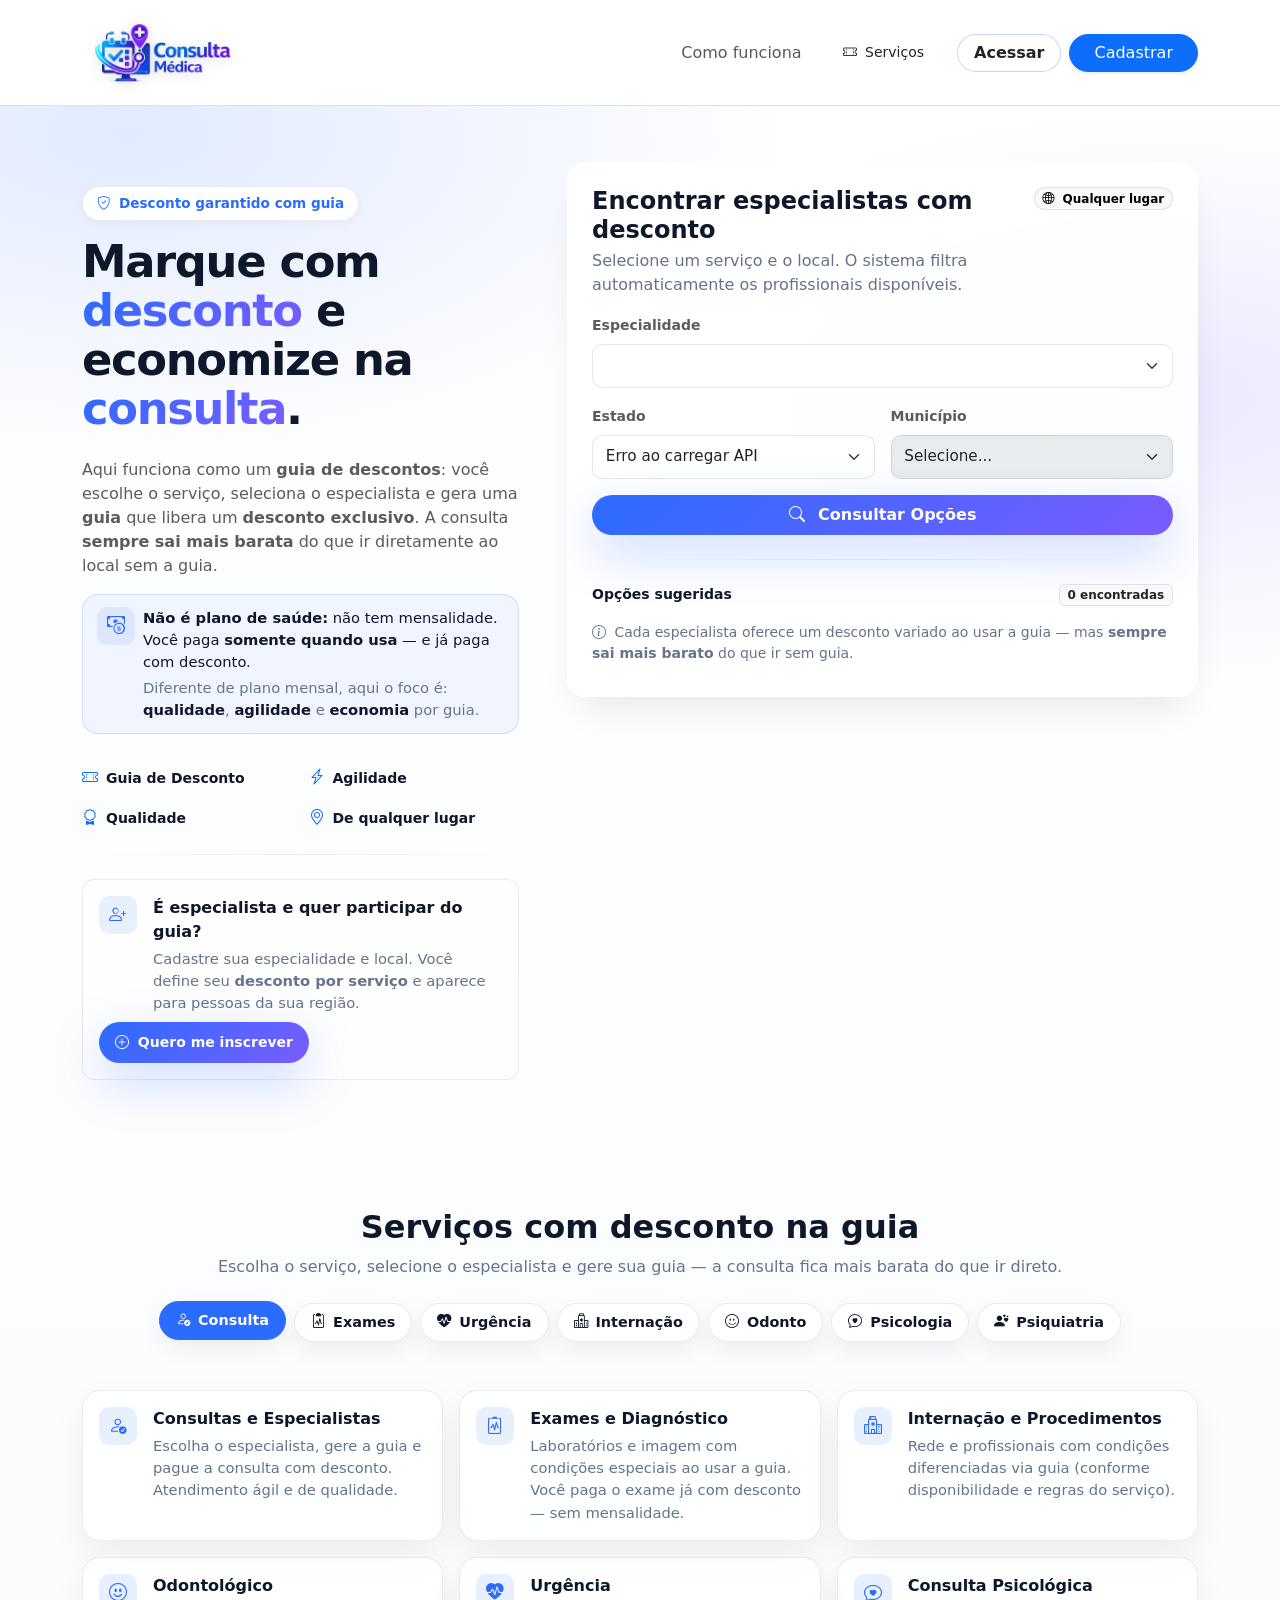
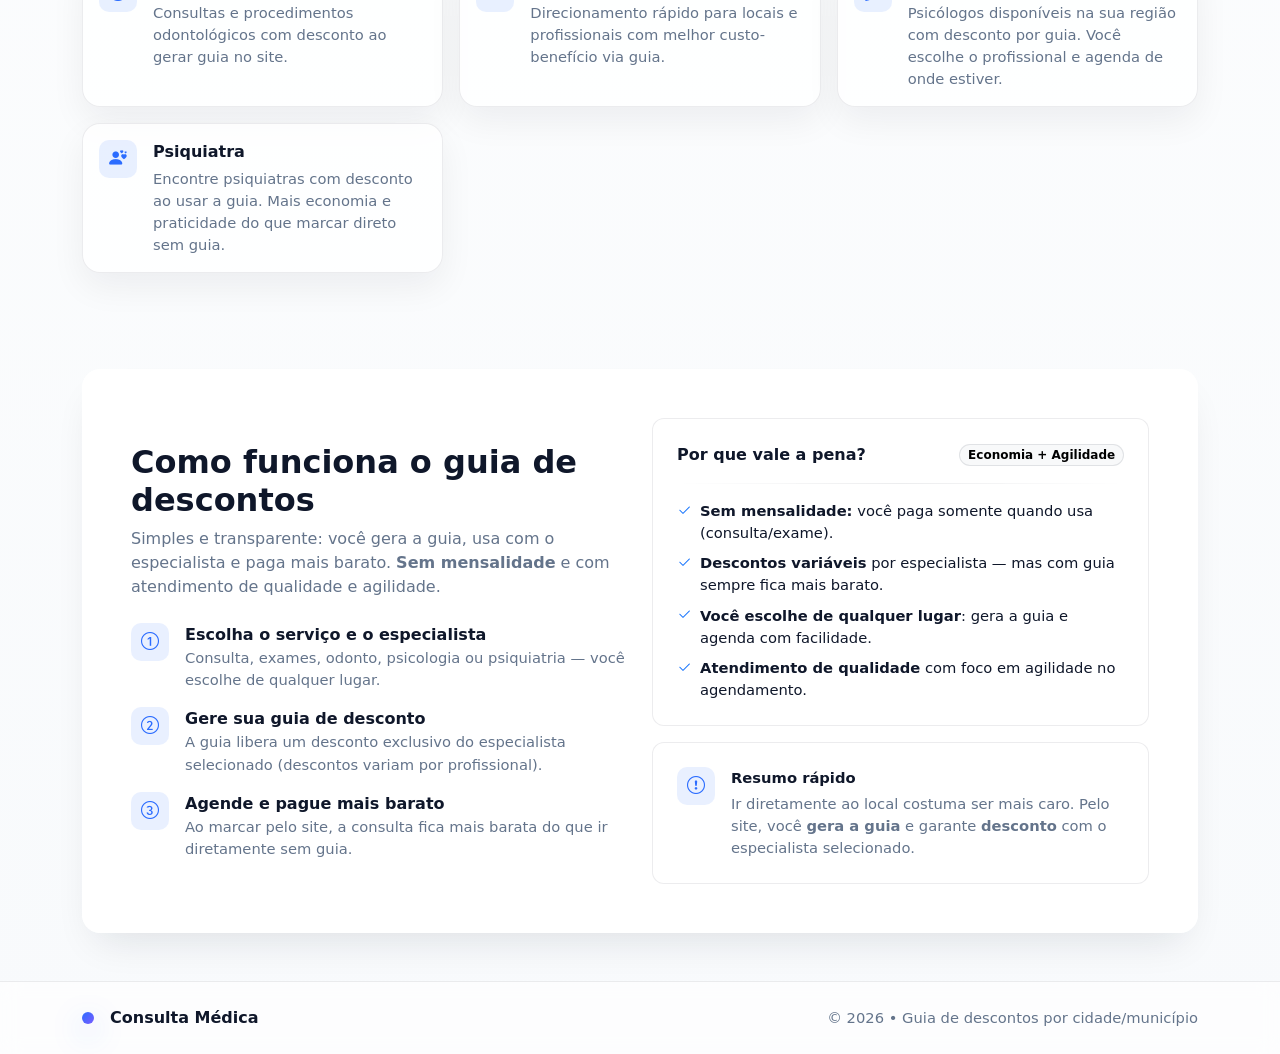
==== src/main/webapp/view/livre/site/index.html @ b604bb3b "Arquivos" ====
<!doctype html>
<html lang="pt-br">
<head>
  <meta charset="utf-8" />
  <meta name="viewport" content="width=device-width, initial-scale=1" />
  <title>Consulta Médica | Guia de Descontos com Especialistas</title>

  <!-- Bootstrap 5 -->
  <link href="https://cdn.jsdelivr.net/npm/bootstrap@5.3.3/dist/css/bootstrap.min.css" rel="stylesheet">

  <!-- Bootstrap Icons -->
  <link href="https://cdn.jsdelivr.net/npm/bootstrap-icons@1.11.3/font/bootstrap-icons.min.css" rel="stylesheet">

  <style>
    :root {
      --brand: #2b6cff;
      --brand-2: #7a5cff;
      --ink: #0f172a;
      --muted: #64748b;
      --bg: #f8fafc;
      --card: rgba(255, 255, 255, 0.9);
      --stroke: rgba(15, 23, 42, 0.08);
      --shadow-premium: 0 20px 40px -15px rgba(15, 23, 42, 0.12);
      --radius-lg: 18px;
      --radius-md: 12px;
    }

    body{
      color: var(--ink);
      background:
        radial-gradient(1200px 600px at 10% 5%, rgba(43,108,255,.14), transparent 55%),
        radial-gradient(1000px 520px at 90% 15%, rgba(122,92,255,.14), transparent 55%),
        linear-gradient(180deg, #ffffff 0%, var(--bg) 100%);
      min-height: 100vh;
    }

    .navbar{
      backdrop-filter: blur(12px);
      background: rgba(255, 255, 255, 0.8);
      border-bottom: 1px solid var(--stroke);
      padding: 0.6rem 0;
    }

    .brand-dot{
      width: 12px; height: 12px; border-radius: 999px;
      background: linear-gradient(135deg, var(--brand), var(--brand-2));
      display: inline-block;
      box-shadow: 0 10px 30px rgba(43,108,255,.35);
      margin-right: .5rem;
    }

    .hero {
      padding: 3.5rem 0 2.5rem;
    }

    .hero h1 {
      font-weight: 800;
      letter-spacing: -0.03em;
      line-height: 1.1;
      font-size: 2.8rem;
    }

    .hero-badge{
      display:inline-flex; align-items:center; gap:.5rem;
      border: 1px solid var(--stroke);
      background: white;
      padding: 6px 14px;
      border-radius: 100px;
      box-shadow: 0 4px 10px rgba(0,0,0,0.03);
      color: var(--brand);
      font-size: 0.85rem;
      font-weight: 700;
    }

    .premium-card {
      background: var(--card);
      border: 1px solid white;
      border-radius: var(--radius-lg);
      box-shadow: var(--shadow-premium);
      backdrop-filter: blur(8px);
      overflow: hidden;
    }

    .soft-card {
      background: rgba(255, 255, 255, 0.5);
      border: 1px solid var(--stroke);
      border-radius: var(--radius-md);
      transition: all 0.2s ease;
    }

    .soft-card:hover {
      border-color: rgba(43, 108, 255, 0.3);
      background: white;
    }

    .btn-premium{
      background: linear-gradient(135deg, var(--brand), var(--brand-2));
      color: white;
      font-weight: 700;
      border: none;
      padding: 10px 24px;
      border-radius: 100px;
      transition: all 0.3s ease;
      box-shadow: 0 18px 50px rgba(43,108,255,.25);
    }
    .btn-premium:hover {
      box-shadow: 0 10px 20px rgba(43, 108, 255, 0.3);
      filter: brightness(1.06);
      transform: translateY(-1px);
    }
    .btn-premium:active{ transform: translateY(0px); }

    .btn-outline-premium{
      border: 1px solid rgba(43,108,255,.28);
      background: rgba(255,255,255,.65);
    }

    .icon-pill {
      width: 38px; height: 38px;
      border-radius: 10px;
      background: rgba(43, 108, 255, 0.1);
      color: var(--brand);
      display: flex; align-items: center; justify-content: center;
      font-size: 1.1rem;
      flex: 0 0 auto;
    }

    .divider{
      height: 1px;
      background: linear-gradient(90deg, transparent, var(--stroke), transparent);
      margin: 1.5rem 0;
    }

    .muted{ color: var(--muted); }
    .tiny{ font-size: .92rem; }

    .service-chip {
      padding: 8px 16px;
      font-size: 0.9rem;
      border-radius: 100px;
      border: 1px solid var(--stroke);
      background: white;
      transition: 0.2s;
      cursor: pointer;
      font-weight: 600;
      user-select:none;
      box-shadow: 0 10px 25px rgba(15,23,42,.06);
      display:inline-flex;
      align-items:center;
      gap:.5rem;
      color: var(--ink);
    }

    .service-chip:hover,
    .service-chip.active {
      background: var(--brand);
      color: white;
      border-color: var(--brand);
      transform: translateY(-2px);
    }

    .service-item{
      border: 1px solid var(--stroke);
      border-radius: 18px;
      background: rgba(255,255,255,.78);
      padding: 1rem;
      box-shadow: 0 14px 35px rgba(15,23,42,.06);
      height: 100%;
    }

    .brand-logo-inline {
      height: 60px;
      max-height: 60px;
      width: auto;
      object-fit: contain;
      display: inline-block;
      filter: drop-shadow(0 2px 6px rgba(0,0,0,.15));
    }
    @media (max-width: 576px) {
      .brand-logo-inline {
        height: 36px;
        max-height: 36px;
      }
    }

    /* Inputs */
    .form-control, .form-select {
      border: 1px solid rgba(15, 23, 42, 0.1);
      border-radius: 10px;
      font-size: 0.95rem;
      padding: 0.6rem 0.8rem;
    }
    .form-control:focus, .form-select:focus {
      border-color: var(--brand);
      box-shadow: 0 0 0 4px rgba(43, 108, 255, 0.1);
    }

    .footer{
      border-top: 1px solid var(--stroke);
      background: rgba(255,255,255,.65);
      backdrop-filter: blur(10px);
    }

    .highlight-note{
      border: 1px solid rgba(43,108,255,.18);
      background: rgba(43,108,255,.06);
      border-radius: 16px;
      padding: 12px 14px;
    }
    .highlight-note b{ color: var(--ink); }
  </style>
</head>

<body>

  <nav class="navbar navbar-expand-lg sticky-top bg-white border-bottom">
    <div class="container py-2">
      <a class="navbar-brand fw-bold d-flex align-items-center" href="#">
        <img src="logo.png" class="brand-logo-inline" alt="Logo"/>
      </a>

      <button class="navbar-toggler" type="button" data-bs-toggle="collapse" data-bs-target="#nav">
        <span class="navbar-toggler-icon"></span>
      </button>

      <div id="nav" class="collapse navbar-collapse">
        <ul class="navbar-nav ms-auto align-items-lg-center gap-lg-2">
          <li class="nav-item">
            <a class="nav-link" href="#como-funciona">Como funciona</a>
          </li>
          <li class="nav-item ms-lg-2">
            <a class="btn btn-sm px-3" href="#servicos">
              <i class="bi bi-ticket-perforated me-1"></i> Serviços
            </a>
          </li>
        </ul>

        <div class="d-flex align-items-center gap-2 ms-lg-3 mt-3 mt-lg-0">
          <a href="/consulta/login" class="btn btn-link text-decoration-none fw-bold text-dark px-3 btn-outline-premium rounded-pill">
            Acessar
          </a>
          <a href="cadastro-painel.html" class="btn btn-primary rounded-pill px-4 shadow-sm">
            Cadastrar
          </a>
        </div>
      </div>
    </div>
  </nav>

  <!-- HERO -->
  <header class="hero">
    <div class="container">
      <div class="row g-5 align-items-start">
        <div class="col-lg-5 py-lg-4">

          <div class="hero-badge mb-3 d-inline-block">
            <i class="bi bi-shield-check me-2"></i>Desconto garantido com guia
          </div>

          <h1 class="display-5 fw-bold">
            Marque com <span style="background: linear-gradient(135deg,var(--brand),var(--brand-2)); -webkit-background-clip:text; background-clip:text; color:transparent;">desconto</span>
            e economize na <span style="background: linear-gradient(135deg,var(--brand),var(--brand-2)); -webkit-background-clip:text; background-clip:text; color:transparent;">consulta</span>.
          </h1>

          <p class="mt-4 text-muted fs-6">
            Aqui funciona como um <b>guia de descontos</b>: você escolhe o serviço, seleciona o especialista e
            gera uma <b>guia</b> que libera um <b>desconto exclusivo</b>.
            A consulta <b>sempre sai mais barata</b> do que ir diretamente ao local sem a guia.
          </p>

          <div class="highlight-note mt-3">
            <div class="d-flex gap-2">
              <div class="icon-pill"><i class="bi bi-cash-coin"></i></div>
              <div class="tiny">
                <b>Não é plano de saúde:</b> não tem mensalidade.
                Você paga <b>somente quando usa</b> — e já paga com desconto.
                <div class="muted tiny mt-1">
                  Diferente de plano mensal, aqui o foco é: <b>qualidade</b>, <b>agilidade</b> e <b>economia</b> por guia.
                </div>
              </div>
            </div>
          </div>

          <div class="row g-3 mt-3">
            <div class="col-6">
              <div class="d-flex align-items-center gap-2">
                <i class="bi bi-ticket-perforated text-primary"></i>
                <span class="small fw-semibold">Guia de Desconto</span>
              </div>
            </div>
            <div class="col-6">
              <div class="d-flex align-items-center gap-2">
                <i class="bi bi-lightning-charge text-primary"></i>
                <span class="small fw-semibold">Agilidade</span>
              </div>
            </div>
            <div class="col-6">
              <div class="d-flex align-items-center gap-2">
                <i class="bi bi-award text-primary"></i>
                <span class="small fw-semibold">Qualidade</span>
              </div>
            </div>
            <div class="col-6">
              <div class="d-flex align-items-center gap-2">
                <i class="bi bi-geo-alt text-primary"></i>
                <span class="small fw-semibold">De qualquer lugar</span>
              </div>
            </div>
          </div>

          <div class="divider my-4"></div>

          <!-- BLOCO: COLABORADOR -->
          <div class="soft-card p-3">
            <div class="d-flex flex-wrap align-items-center justify-content-between gap-2">
              <div class="d-flex align-items-start gap-3">
                <div class="icon-pill"><i class="bi bi-person-plus"></i></div>
                <div>
                  <div class="fw-bold">É especialista e quer participar do guia?</div>
                  <div class="muted tiny mt-1">
                    Cadastre sua especialidade e local. Você define seu <b>desconto por serviço</b>
                    e aparece para pessoas da sua região.
                  </div>
                </div>
              </div>

              <a href="cadastro-painel.html" class="btn btn-sm btn-premium text-white rounded-pill px-3">
                <i class="bi bi-plus-circle me-1"></i> Quero me inscrever
              </a>
            </div>
          </div>
        </div>

        <div class="col-lg-7">
          <div id="cotacao" class="premium-card p-4">
            <div class="d-flex align-items-start justify-content-between gap-3 mb-3">
              <div>
                <h2 class="h4 fw-bold mb-1">Encontrar especialistas com desconto</h2>
                <div class="muted">
                  Selecione um serviço e o local. O sistema filtra automaticamente os profissionais disponíveis.
                </div>
              </div>
              <span class="badge rounded-pill text-bg-light border"
                    style="border-color: rgba(15,23,42,.10)!important;">
                <i class="bi bi-globe2 me-1"></i> Qualquer lugar
              </span>
            </div>

            <div class="row g-3">
              <div class="col-md-12">
                <label class="form-label small fw-bold text-muted">Especialidade</label>
                <select id="especialidadeSelect" class="form-select"></select>
              </div>

              <div class="col-md-6">
                <label class="form-label small fw-bold text-muted">Estado</label>
                <select id="stateSelect" class="form-select">
                  <option value="" selected disabled>Carregando...</option>
                </select>
              </div>

              <div class="col-md-6">
                <label class="form-label small fw-bold text-muted">Município</label>
                <select id="citySelect" class="form-select" disabled>
                  <option value="" selected disabled>Selecione...</option>
                </select>
              </div>

              <div class="col-12 text-end">
                <button id="btnSearch" class="btn btn-premium w-100 py-2">
                  <i class="bi bi-search me-2"></i> Consultar Opções
                </button>
              </div>
            </div>

            <div class="divider"></div>

            <div class="d-flex justify-content-between align-items-center mb-3">
              <span class="fw-bold small">Opções sugeridas</span>
              <span id="resultCount" class="badge bg-light text-dark border">0 encontradas</span>
            </div>

            <div class="small muted">
              <i class="bi bi-info-circle me-1"></i>
              Cada especialista oferece um desconto variado ao usar a guia — mas <b>sempre sai mais barato</b> do que ir sem guia.
            </div>

            <div id="results" class="row g-2 mt-2"></div>
          </div>
        </div>
      </div>
    </div>
  </header>

  <!-- SERVIÇOS (CHIPS + CARDS) -->
  <section id="servicos" class="py-5">
    <div class="container">
      <div class="text-center mb-4">
        <h2 class="mt-3 fw-bold">Serviços com desconto na guia</h2>
        <p class="muted mb-0">
          Escolha o serviço, selecione o especialista e gere sua guia — a consulta fica mais barata do que ir direto.
        </p>
      </div>

      <div class="d-flex flex-wrap justify-content-center gap-2 mb-4">
        <div class="d-flex flex-wrap justify-content-center gap-2 mb-4">
          <span class="service-chip" data-chip="consulta"><i class="bi bi-person-check"></i> Consulta</span>
          <span class="service-chip" data-chip="exames"><i class="bi bi-clipboard2-pulse"></i> Exames</span>

          <!-- troca aqui -->
          <span class="service-chip" data-chip="urgencia"><i class="bi bi-heart-pulse-fill"></i> Urgência</span>

          <span class="service-chip" data-chip="internacao"><i class="bi bi-hospital"></i> Internação</span>
          <span class="service-chip" data-chip="odontologico"><i class="bi bi-emoji-smile"></i> Odonto</span>
          <span class="service-chip" data-chip="psicologia"><i class="bi bi-chat-heart"></i> Psicologia</span>

          <!-- troca aqui -->
          <span class="service-chip" data-chip="psiquiatria"><i class="bi bi-person-hearts"></i> Psiquiatria</span>
        </div>

      </div>

      <div class="row g-3">

        <!-- Consulta -->
        <div class="col-md-4">
          <div class="service-item">
            <div class="d-flex align-items-start gap-3">
              <div class="icon-pill"><i class="bi bi-person-check"></i></div>
              <div>
                <div class="fw-bold">Consultas e Especialistas</div>
                <div class="muted tiny mt-1">
                  Escolha o especialista, gere a guia e pague a consulta com desconto. Atendimento ágil e de qualidade.
                </div>
              </div>
            </div>
          </div>
        </div>

        <!-- Exames -->
        <div class="col-md-4">
          <div class="service-item">
            <div class="d-flex align-items-start gap-3">
              <div class="icon-pill"><i class="bi bi-clipboard2-pulse"></i></div>
              <div>
                <div class="fw-bold">Exames e Diagnóstico</div>
                <div class="muted tiny mt-1">
                  Laboratórios e imagem com condições especiais ao usar a guia.
                  Você paga o exame já com desconto — sem mensalidade.
                </div>
              </div>
            </div>
          </div>
        </div>

        <!-- Internação -->
        <div class="col-md-4">
          <div class="service-item">
            <div class="d-flex align-items-start gap-3">
              <div class="icon-pill"><i class="bi bi-hospital"></i></div>
              <div>
                <div class="fw-bold">Internação e Procedimentos</div>
                <div class="muted tiny mt-1">
                  Rede e profissionais com condições diferenciadas via guia (conforme disponibilidade e regras do serviço).
                </div>
              </div>
            </div>
          </div>
        </div>

        <!-- Odontológico -->
        <div class="col-md-4">
          <div class="service-item">
            <div class="d-flex align-items-start gap-3">
              <div class="icon-pill"><i class="bi bi-emoji-smile"></i></div>
              <div>
                <div class="fw-bold">Odontológico</div>
                <div class="muted tiny mt-1">
                  Consultas e procedimentos odontológicos com desconto ao gerar guia no site.
                </div>
              </div>
            </div>
          </div>
        </div>

        <!-- Urgência -->
        <div class="col-md-4">
          <div class="service-item">
            <div class="d-flex align-items-start gap-3">
              <div class="icon-pill"><i class="bi bi-heart-pulse-fill"></i></div>
              <div>
                <div class="fw-bold">Urgência</div>
                <div class="muted tiny mt-1">
                  Direcionamento rápido para locais e profissionais com melhor custo-benefício via guia.
                </div>
              </div>
            </div>
          </div>
        </div>

        <!-- Psicologia -->
        <div class="col-md-4">
          <div class="service-item">
            <div class="d-flex align-items-start gap-3">
              <div class="icon-pill"><i class="bi bi-chat-heart"></i></div>
              <div>
                <div class="fw-bold">Consulta Psicológica</div>
                <div class="muted tiny mt-1">
                  Psicólogos disponíveis na sua região com desconto por guia. Você escolhe o profissional e agenda de onde estiver.
                </div>
              </div>
            </div>
          </div>
        </div>

        <!-- Psiquiatria -->
        <div class="col-md-4">
          <div class="service-item">
            <div class="d-flex align-items-start gap-3">
              <div class="icon-pill"><i class="bi bi-person-hearts"></i></div>
              <div>
                <div class="fw-bold">Psiquiatra</div>
                <div class="muted tiny mt-1">
                  Encontre psiquiatras com desconto ao usar a guia. Mais economia e praticidade do que marcar direto sem guia.
                </div>
              </div>
            </div>
          </div>
        </div>

      </div>
    </div>
  </section>

  <!-- COMO FUNCIONA -->
  <section id="como-funciona" class="py-5">
    <div class="container">
      <div class="premium-card p-4 p-md-5">
        <div class="row g-4 align-items-center">
          <div class="col-lg-6">
            <h2 class="fw-bold mb-2">Como funciona o guia de descontos</h2>
            <p class="muted mb-4">
              Simples e transparente: você gera a guia, usa com o especialista e paga mais barato.
              <b>Sem mensalidade</b> e com atendimento de qualidade e agilidade.
            </p>

            <div class="d-grid gap-3">
              <div class="d-flex gap-3">
                <div class="icon-pill"><i class="bi bi-1-circle"></i></div>
                <div>
                  <div class="fw-bold">Escolha o serviço e o especialista</div>
                  <div class="muted tiny">
                    Consulta, exames, odonto, psicologia ou psiquiatria — você escolhe de qualquer lugar.
                  </div>
                </div>
              </div>

              <div class="d-flex gap-3">
                <div class="icon-pill"><i class="bi bi-2-circle"></i></div>
                <div>
                  <div class="fw-bold">Gere sua guia de desconto</div>
                  <div class="muted tiny">
                    A guia libera um desconto exclusivo do especialista selecionado (descontos variam por profissional).
                  </div>
                </div>
              </div>

              <div class="d-flex gap-3">
                <div class="icon-pill"><i class="bi bi-3-circle"></i></div>
                <div>
                  <div class="fw-bold">Agende e pague mais barato</div>
                  <div class="muted tiny">
                    Ao marcar pelo site, a consulta fica mais barata do que ir diretamente sem guia.
                  </div>
                </div>
              </div>
            </div>
          </div>

          <div class="col-lg-6">
            <div class="soft-card p-4">
              <div class="d-flex align-items-center justify-content-between">
                <div class="fw-bold">Por que vale a pena?</div>
                <span class="badge rounded-pill text-bg-light border"
                      style="border-color: rgba(15,23,42,.10)!important;">Economia + Agilidade</span>
              </div>

              <div class="divider my-3"></div>

              <ul class="list-unstyled mb-0 d-grid gap-2 tiny">
                <li class="d-flex gap-2">
                  <i class="bi bi-check2 text-primary"></i>
                  <span><b>Sem mensalidade:</b> você paga somente quando usa (consulta/exame).</span>
                </li>
                <li class="d-flex gap-2">
                  <i class="bi bi-check2 text-primary"></i>
                  <span><b>Descontos variáveis</b> por especialista — mas com guia sempre fica mais barato.</span>
                </li>
                <li class="d-flex gap-2">
                  <i class="bi bi-check2 text-primary"></i>
                  <span><b>Você escolhe de qualquer lugar</b>: gera a guia e agenda com facilidade.</span>
                </li>
                <li class="d-flex gap-2">
                  <i class="bi bi-check2 text-primary"></i>
                  <span><b>Atendimento de qualidade</b> com foco em agilidade no agendamento.</span>
                </li>
              </ul>
            </div>

            <div class="soft-card p-4 mt-3">
              <div class="d-flex gap-3">
                <div class="icon-pill"><i class="bi bi-exclamation-circle"></i></div>
                <div class="tiny">
                  <div class="fw-bold">Resumo rápido</div>
                  <div class="muted mt-1">
                    Ir diretamente ao local costuma ser mais caro.
                    Pelo site, você <b>gera a guia</b> e garante <b>desconto</b> com o especialista selecionado.
                  </div>
                </div>
              </div>
            </div>

          </div>

        </div>
      </div>
    </div>
  </section>

  <!-- FOOTER -->
  <footer class="footer py-4">
    <div class="container">
      <div class="d-flex flex-column flex-md-row align-items-center justify-content-between gap-2">
        <div class="d-flex align-items-center gap-2">
          <span class="brand-dot"></span>
          <div class="fw-bold">Consulta Médica</div>
        </div>
        <div class="tiny muted text-center">
          © <span id="year"></span> • Guia de descontos por cidade/município
        </div>
      </div>
    </div>
  </footer>

  <!-- JS Bootstrap -->
  <script src="https://cdn.jsdelivr.net/npm/bootstrap@5.3.3/dist/js/bootstrap.bundle.min.js"></script>

  <script>
  document.getElementById("year").textContent = new Date().getFullYear();

  const API_BASE = "/consulta/api";
  //const API_BASE = "http://localhost:8080/consulta/api";

  const stateSelect = document.getElementById("stateSelect");
  const citySelect  = document.getElementById("citySelect");
  const btnSearch   = document.getElementById("btnSearch");
  const espSelect   = document.getElementById("especialidadeSelect");

  let COLABORADORES = [];
  // agora vamos montar ESPECIALIDADES a partir de COLABORADORES.especialidades
  let ESPECIALIDADES = []; // [{nome, valor}] (valor = menor valor encontrado pra aquele nome)

  async function fetchJson(url){
    const resp = await fetch(url, { headers: { "Accept": "application/json" } });
    if (!resp.ok) throw new Error(`HTTP ${resp.status} em ${url}`);
    return resp.json();
  }

  function getServicoSelecionado(){
    const active = document.querySelector(".service-chip.active");
    return (active && active.dataset && active.dataset.chip) ? active.dataset.chip : "consulta";
  }

  function setServicoSelecionado(servico){
    document.querySelectorAll(".service-chip").forEach(ch => {
      ch.classList.toggle("active", (ch.dataset && ch.dataset.chip) === servico);
    });
  }

  // junta especialidades de todos colaboradores e deduplica pelo nome
  // se tiver valores diferentes, pega o menor
  function montarEspecialidades(){
    const map = new Map(); // nome -> menor valor

    COLABORADORES.forEach(c => {
      (c.especialidades || []).forEach(es => {
        if (!es || !es.nome) return;

        const nome = String(es.nome).trim();
        if (!nome) return;

        const valor = Number(es.valor);

        if (!map.has(nome)) {
          map.set(nome, valor);
          return;
        }

        const atual = Number(map.get(nome));
        if (Number.isFinite(valor) && (!Number.isFinite(atual) || valor < atual)) {
          map.set(nome, valor);
        }
      });
    });

    ESPECIALIDADES = [...map.entries()]
      .map(([nome, valor]) => ({ nome, valor }))
      .sort((a,b) => a.nome.localeCompare(b.nome, "pt-BR"));
  }

  function preencherEspecialidades(){
    if (!espSelect) return;

    espSelect.innerHTML = '<option value="">Qualquer especialidade</option>';

    ESPECIALIDADES.forEach(es => {
      const opt = document.createElement("option");
      opt.value = es.nome;          // filtro por nome
      opt.textContent = es.nome;    // só o nome no select (como você pediu)
      opt.dataset.valor = String(es.valor ?? ""); // se quiser usar depois
      espSelect.appendChild(opt);
    });
  }

  function estadosDisponiveis(){
    const set = new Set();
    COLABORADORES.forEach(c => { if (c.estado) set.add(c.estado); });
    return [...set].sort((a,b)=>a.localeCompare(b));
  }

  function preencherEstados(){
    const est = estadosDisponiveis();
    stateSelect.innerHTML = `<option value="" selected disabled>Selecione um estado...</option>`;
    est.forEach(uf => stateSelect.insertAdjacentHTML("beforeend", `<option value="${uf}">${uf}</option>`));
  }

  function municipiosDisponiveis(uf){
    const set = new Set();
    COLABORADORES.forEach(c => {
      if (c.estado === uf && c.cidade) set.add(c.cidade);
    });
    return [...set].sort((a,b)=>a.localeCompare(b, "pt-BR"));
  }

  function preencherMunicipios(){
    const uf = stateSelect.value;

    citySelect.innerHTML = `<option value="">Todos os municípios</option>`;
    if (!uf){
      citySelect.disabled = true;
      return;
    }

    const list = municipiosDisponiveis(uf);
    if (!list.length){
      citySelect.disabled = true;
      return;
    }

    list.forEach(m => citySelect.insertAdjacentHTML("beforeend", `<option value="${m}">${m}</option>`));
    citySelect.disabled = false;
  }

  function irParaResultados(){
    const servico = getServicoSelecionado();
    const uf = stateSelect.value;
    const municipio = (citySelect && !citySelect.disabled) ? (citySelect.value || "") : "";
    const especialidade = espSelect ? (espSelect.value || "") : "";

    if (!uf){
      alert("Selecione um estado.");
      return;
    }

    const qs = new URLSearchParams({ servico, uf });
    if (municipio) qs.set("municipio", municipio);
    if (especialidade) qs.set("especialidade", especialidade);

    window.location.href = `resultados.html?${qs.toString()}`;
  }

  async function carregarDados(){
    // ✅ agora só precisa dos colaboradores
    const colaboradores = await fetchJson(`${API_BASE}/colaboradores`);
    COLABORADORES = Array.isArray(colaboradores) ? colaboradores : [];

    // ✅ monta a lista de ESPECIALIDADES a partir de colaboradores.especialidades
    montarEspecialidades();

    // ✅ preenche os selects
    preencherEspecialidades();
    preencherEstados();
    preencherMunicipios();
  }

  // Chips
  document.querySelectorAll(".service-chip").forEach(ch => {
    ch.addEventListener("click", () => {
      setServicoSelecionado(ch.dataset.chip || "consulta");
    });
  });

  // default
  setServicoSelecionado("consulta");

  btnSearch.addEventListener("click", (e) => { e.preventDefault(); irParaResultados(); });
  stateSelect.addEventListener("change", preencherMunicipios);

  carregarDados().catch(err => {
    console.error(err);
    stateSelect.innerHTML = `<option value="" selected disabled>Erro ao carregar API</option>`;
  });
</script>


</body>
</html>
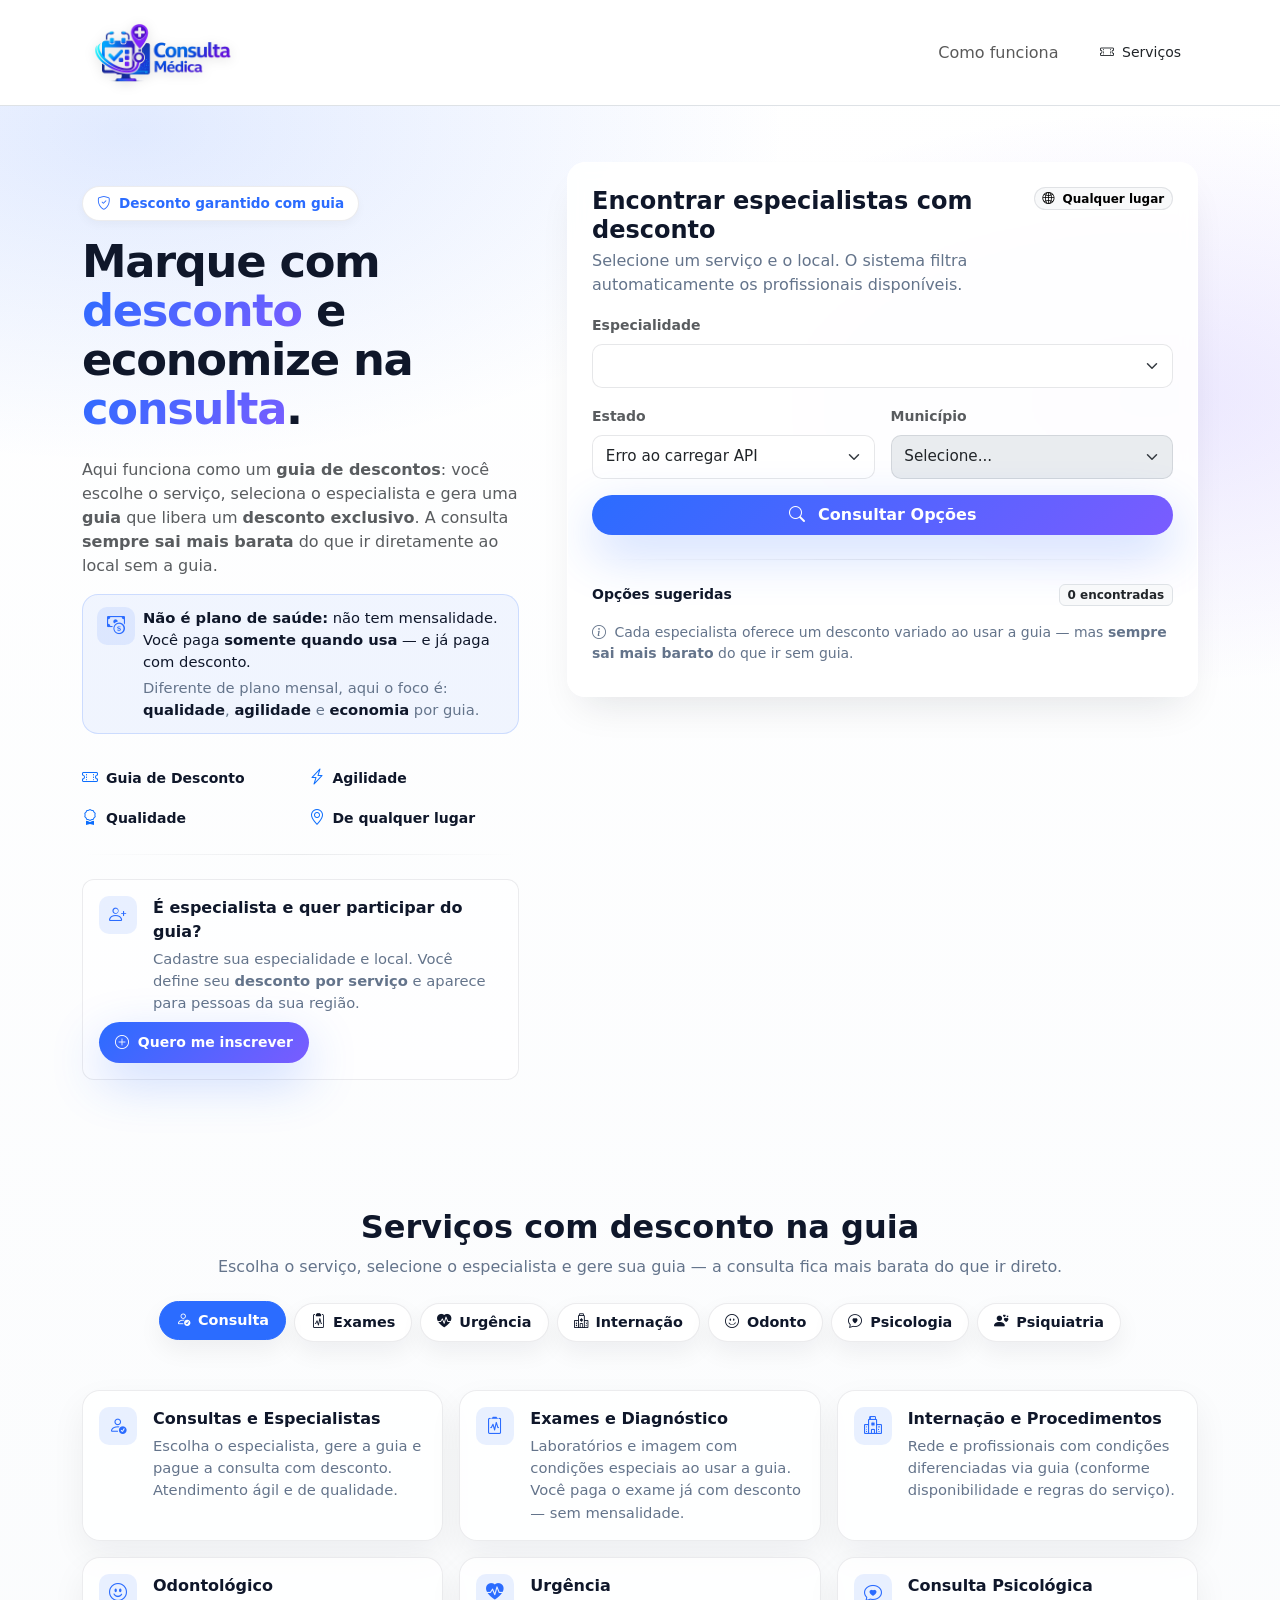
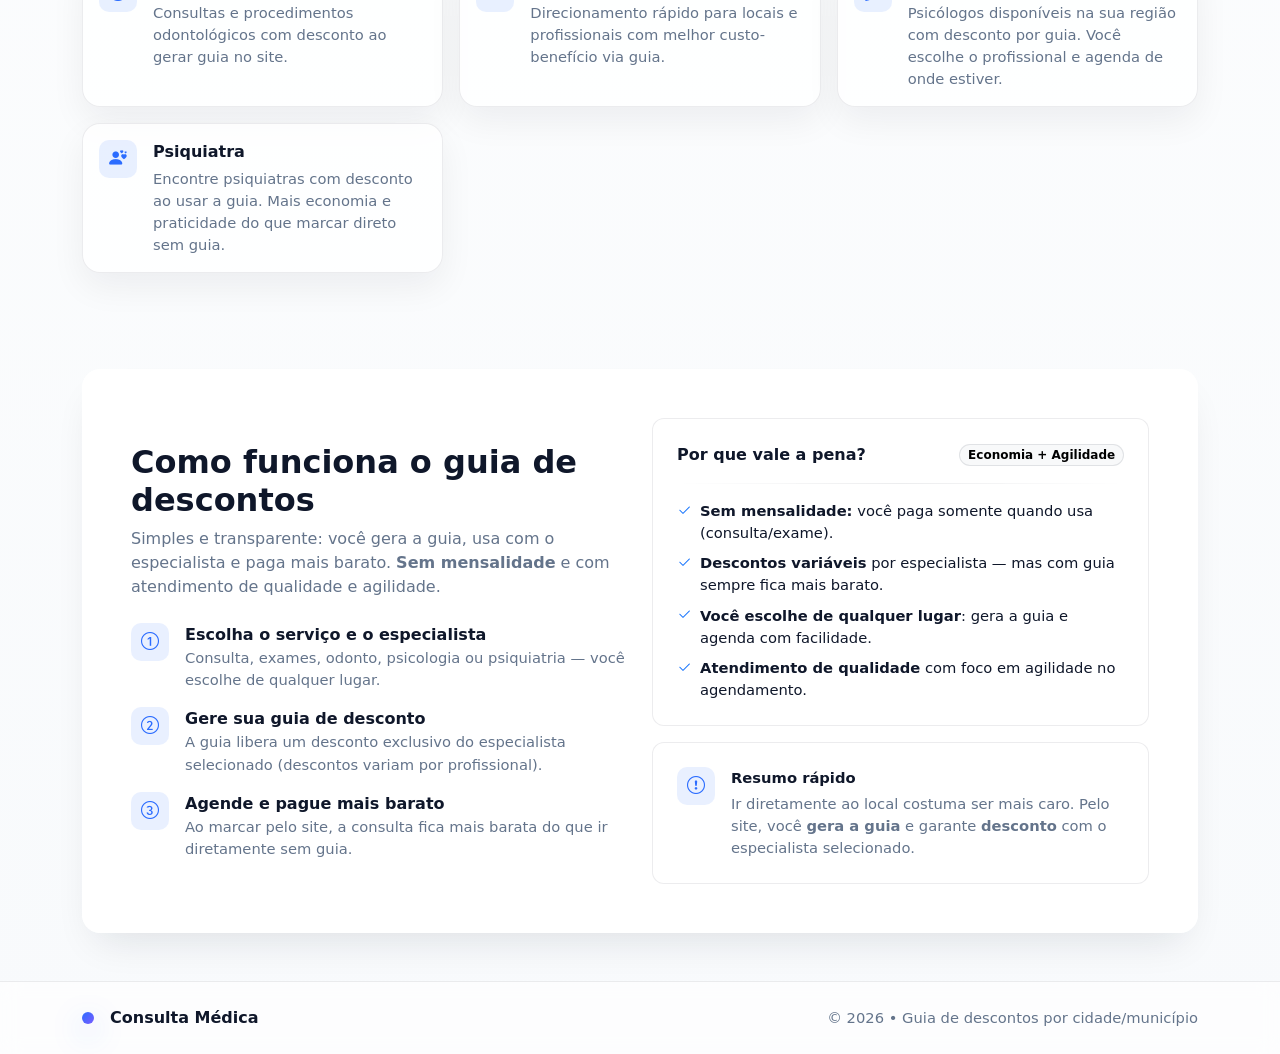
==== commit e4968e4f: "Menu top" ====
--- a/src/main/webapp/view/livre/site/index.html
+++ b/src/main/webapp/view/livre/site/index.html
@@ -104,6 +104,7 @@
       box-shadow: 0 18px 50px rgba(43,108,255,.25);
     }
     .btn-premium:hover {
+      color: white;
       box-shadow: 0 10px 20px rgba(43, 108, 255, 0.3);
       filter: brightness(1.06);
       transform: translateY(-1px);
@@ -113,6 +114,10 @@
     .btn-outline-premium{
       border: 1px solid rgba(43,108,255,.28);
       background: rgba(255,255,255,.65);
+    }
+    
+    .btn-outline-premium:hover{
+      border: 1px solid rgba(43,108,255,.28);
     }
 
     .icon-pill {
@@ -235,14 +240,8 @@
           </li>
         </ul>
 
-        <div class="d-flex align-items-center gap-2 ms-lg-3 mt-3 mt-lg-0">
-          <a href="/consulta/login" class="btn btn-link text-decoration-none fw-bold text-dark px-3 btn-outline-premium rounded-pill">
-            Acessar
-          </a>
-          <a href="cadastro-painel.html" class="btn btn-primary rounded-pill px-4 shadow-sm">
-            Cadastrar
-          </a>
-        </div>
+        <div id="menuUsuario"></div>
+        
       </div>
     </div>
   </nav>
@@ -779,6 +778,44 @@
     window.location.href = `resultados.html?${qs.toString()}`;
   }
 
+  async function carregarMenuUsuario() {
+	  try {
+	    const resp = await fetch("/consulta/api/usuario/logado");
+	    const data = await resp.json();
+
+	    const container = document.getElementById("menuUsuario");
+
+	    if (data.logado) {
+	    	  // ✅ LOGADO
+	    	  container.innerHTML = `
+	    	    <div class="d-flex align-items-center gap-2 ms-lg-3 mt-3 mt-lg-0">
+	    	      <a href="/consulta/" class="btn btn-link text-decoration-none px-3 btn-outline-premium btn-nav-hover rounded-pill d-inline-flex align-items-center gap-2">
+	    	        <i class="bi bi-calendar-check-fill"></i> Minhas Consultas
+	    	      </a>
+	    	      <a href="/consulta/logout" class="btn btn-primary rounded-pill px-4 shadow-sm d-inline-flex align-items-center gap-2">
+	    	        <i class="bi bi-box-arrow-right"></i> Deslogar
+	    	      </a>
+	    	    </div>
+	    	  `;
+	    	} else {
+	    	  // ❌ NÃO LOGADO
+	    	  container.innerHTML = `
+	    	    <div class="d-flex align-items-center gap-2 ms-lg-3 mt-3 mt-lg-0">
+	    	      <a href="/consulta/" class="btn btn-link text-decoration-none fw-bold px-3 btn-outline-premium btn-nav-hover rounded-pill d-inline-flex align-items-center gap-2">
+	    	        <i class="bi bi-person-fill-lock"></i> Acessar
+	    	      </a>
+	    	      <a href="cadastro-painel.html" class="btn btn-primary rounded-pill px-4 shadow-sm d-inline-flex align-items-center gap-2">
+	    	        <i class="bi bi-person-plus-fill"></i> Cadastrar
+	    	      </a>
+	    	    </div>
+	    	  `;
+	    	}
+
+	  } catch (e) {
+	    console.error("Erro ao verificar login:", e);
+	  }
+	}
+
   async function carregarDados(){
     // ✅ agora só precisa dos colaboradores
     const colaboradores = await fetchJson(`${API_BASE}/colaboradores`);
@@ -786,6 +823,8 @@
 
     // ✅ monta a lista de ESPECIALIDADES a partir de colaboradores.especialidades
     montarEspecialidades();
+
+    carregarMenuUsuario();
 
     // ✅ preenche os selects
     preencherEspecialidades();
@@ -810,6 +849,8 @@
     console.error(err);
     stateSelect.innerHTML = `<option value="" selected disabled>Erro ao carregar API</option>`;
   });
+
+  
 </script>
 
 
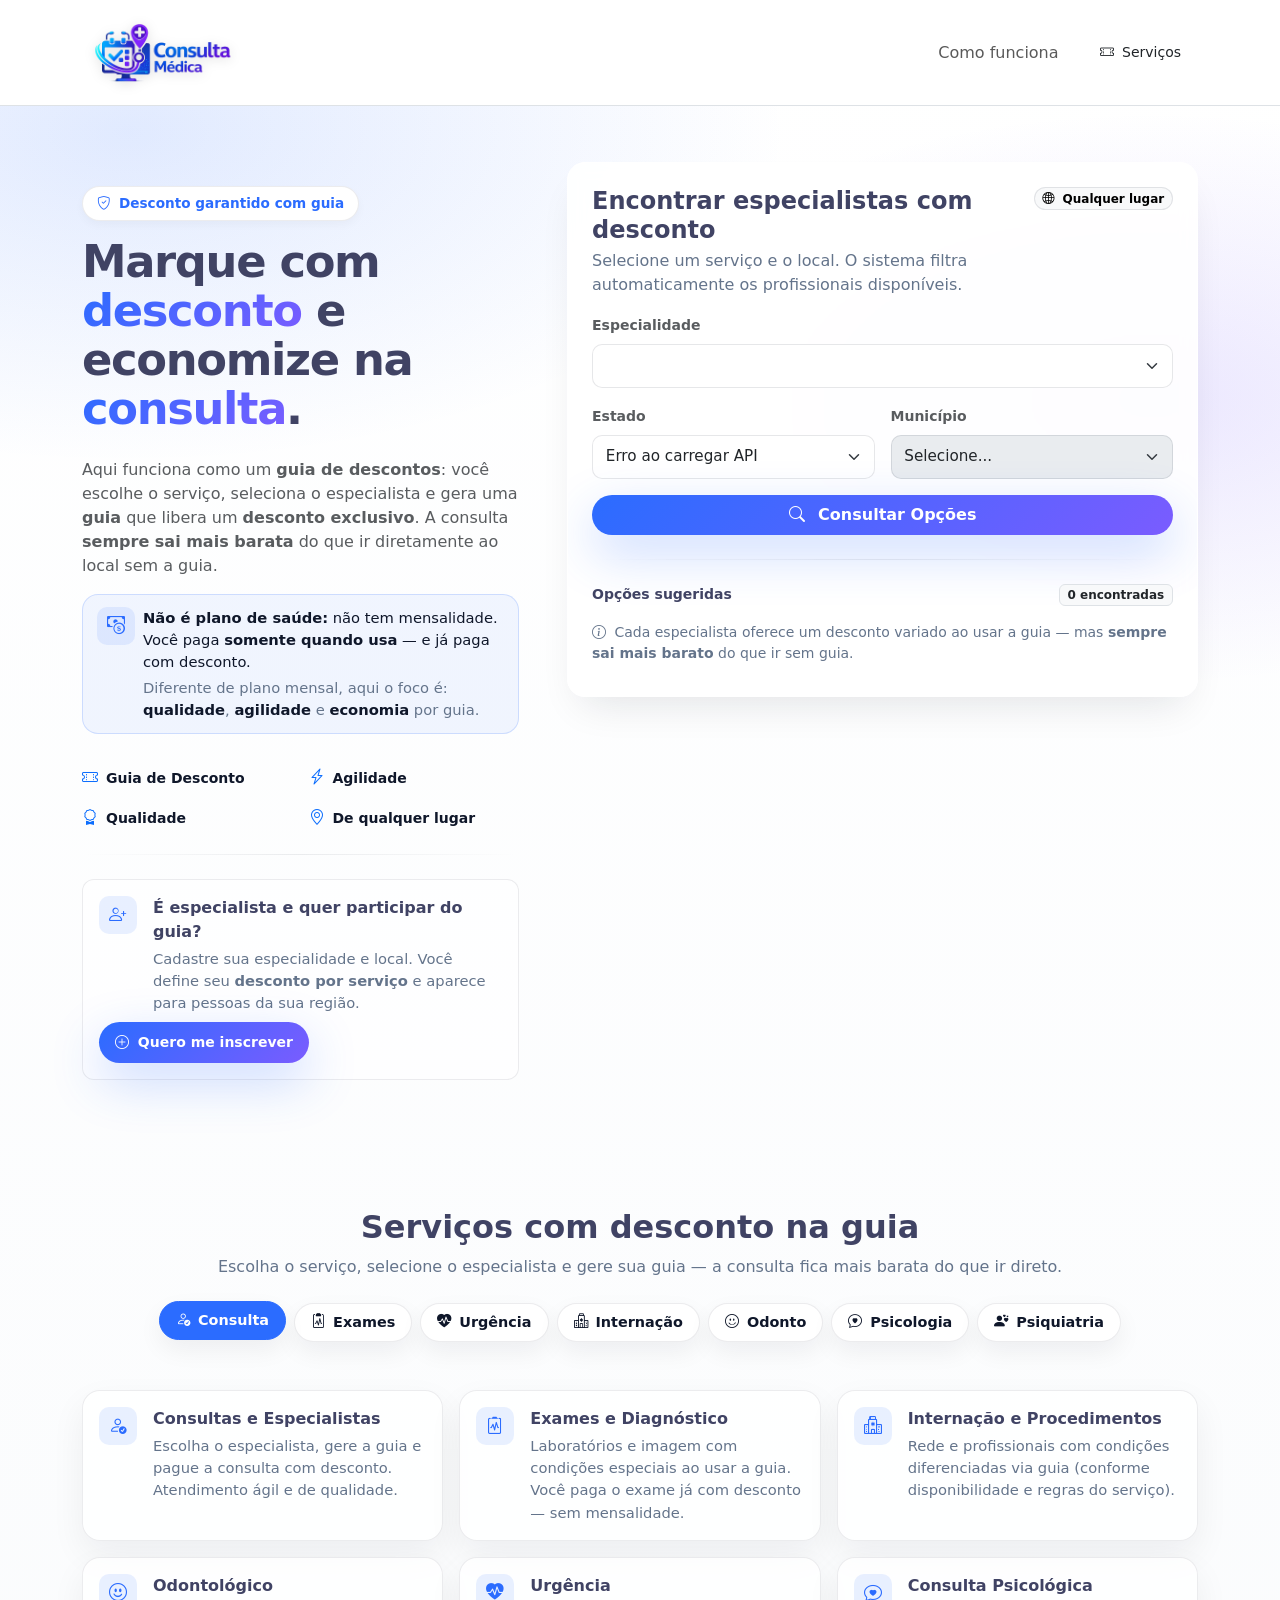
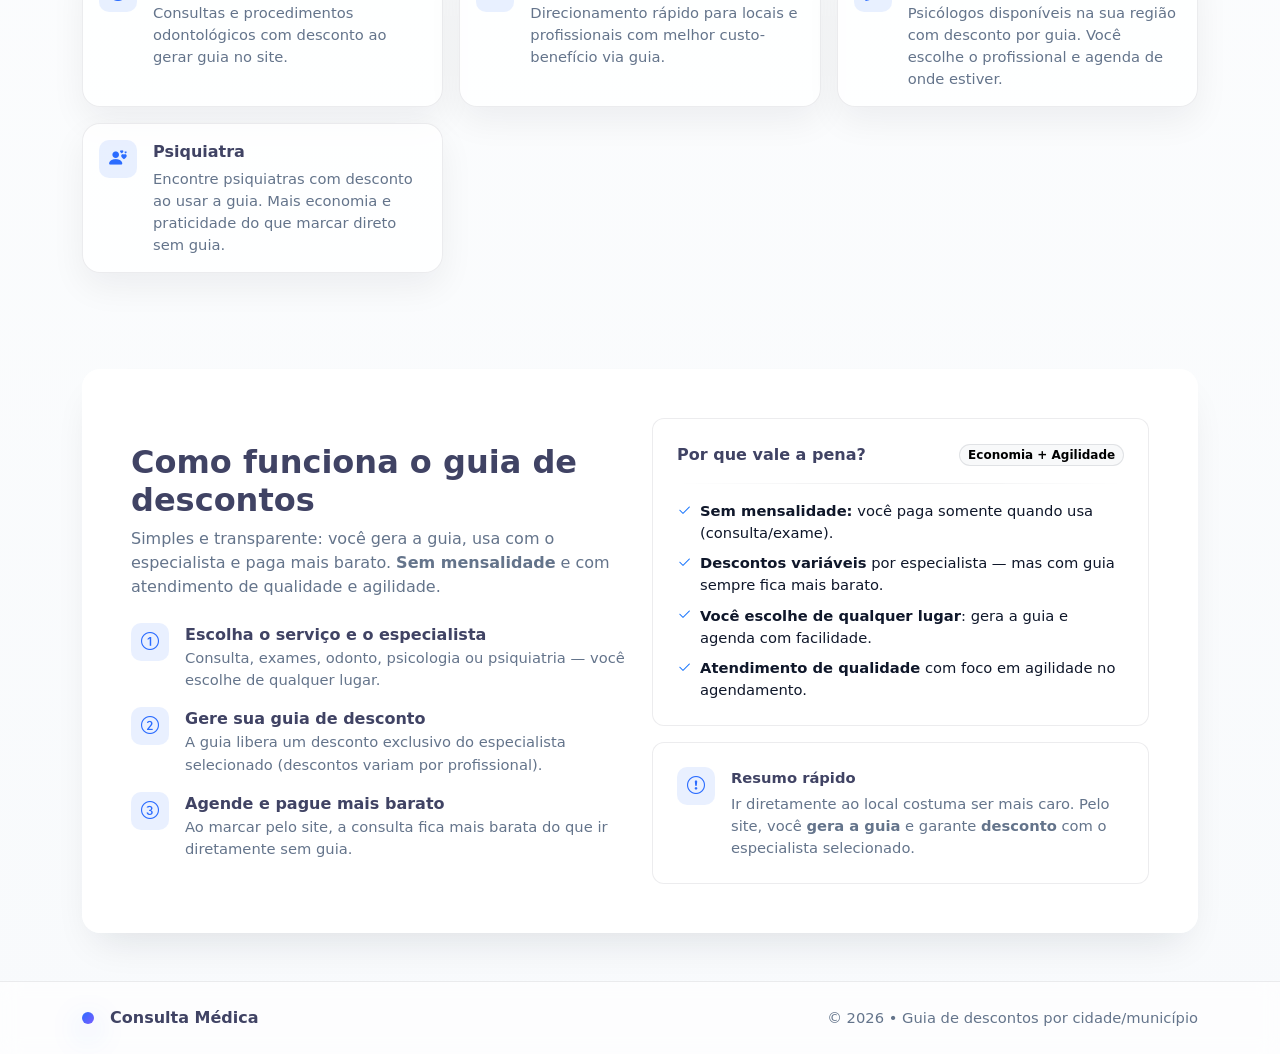
==== commit 1f23b068: "Cor" ====
--- a/src/main/webapp/view/livre/site/index.html
+++ b/src/main/webapp/view/livre/site/index.html
@@ -4,6 +4,8 @@
   <meta charset="utf-8" />
   <meta name="viewport" content="width=device-width, initial-scale=1" />
   <title>Consulta Médica | Guia de Descontos com Especialistas</title>
+  
+  <link rel="icon" type="image/png" href="/consulta/img/fevicon.png" />
 
   <!-- Bootstrap 5 -->
   <link href="https://cdn.jsdelivr.net/npm/bootstrap@5.3.3/dist/css/bootstrap.min.css" rel="stylesheet">
@@ -213,6 +215,11 @@
       padding: 12px 14px;
     }
     .highlight-note b{ color: var(--ink); }
+    
+    .fw-bold{
+    	color: #404364;
+    }
+    
   </style>
 </head>
 
